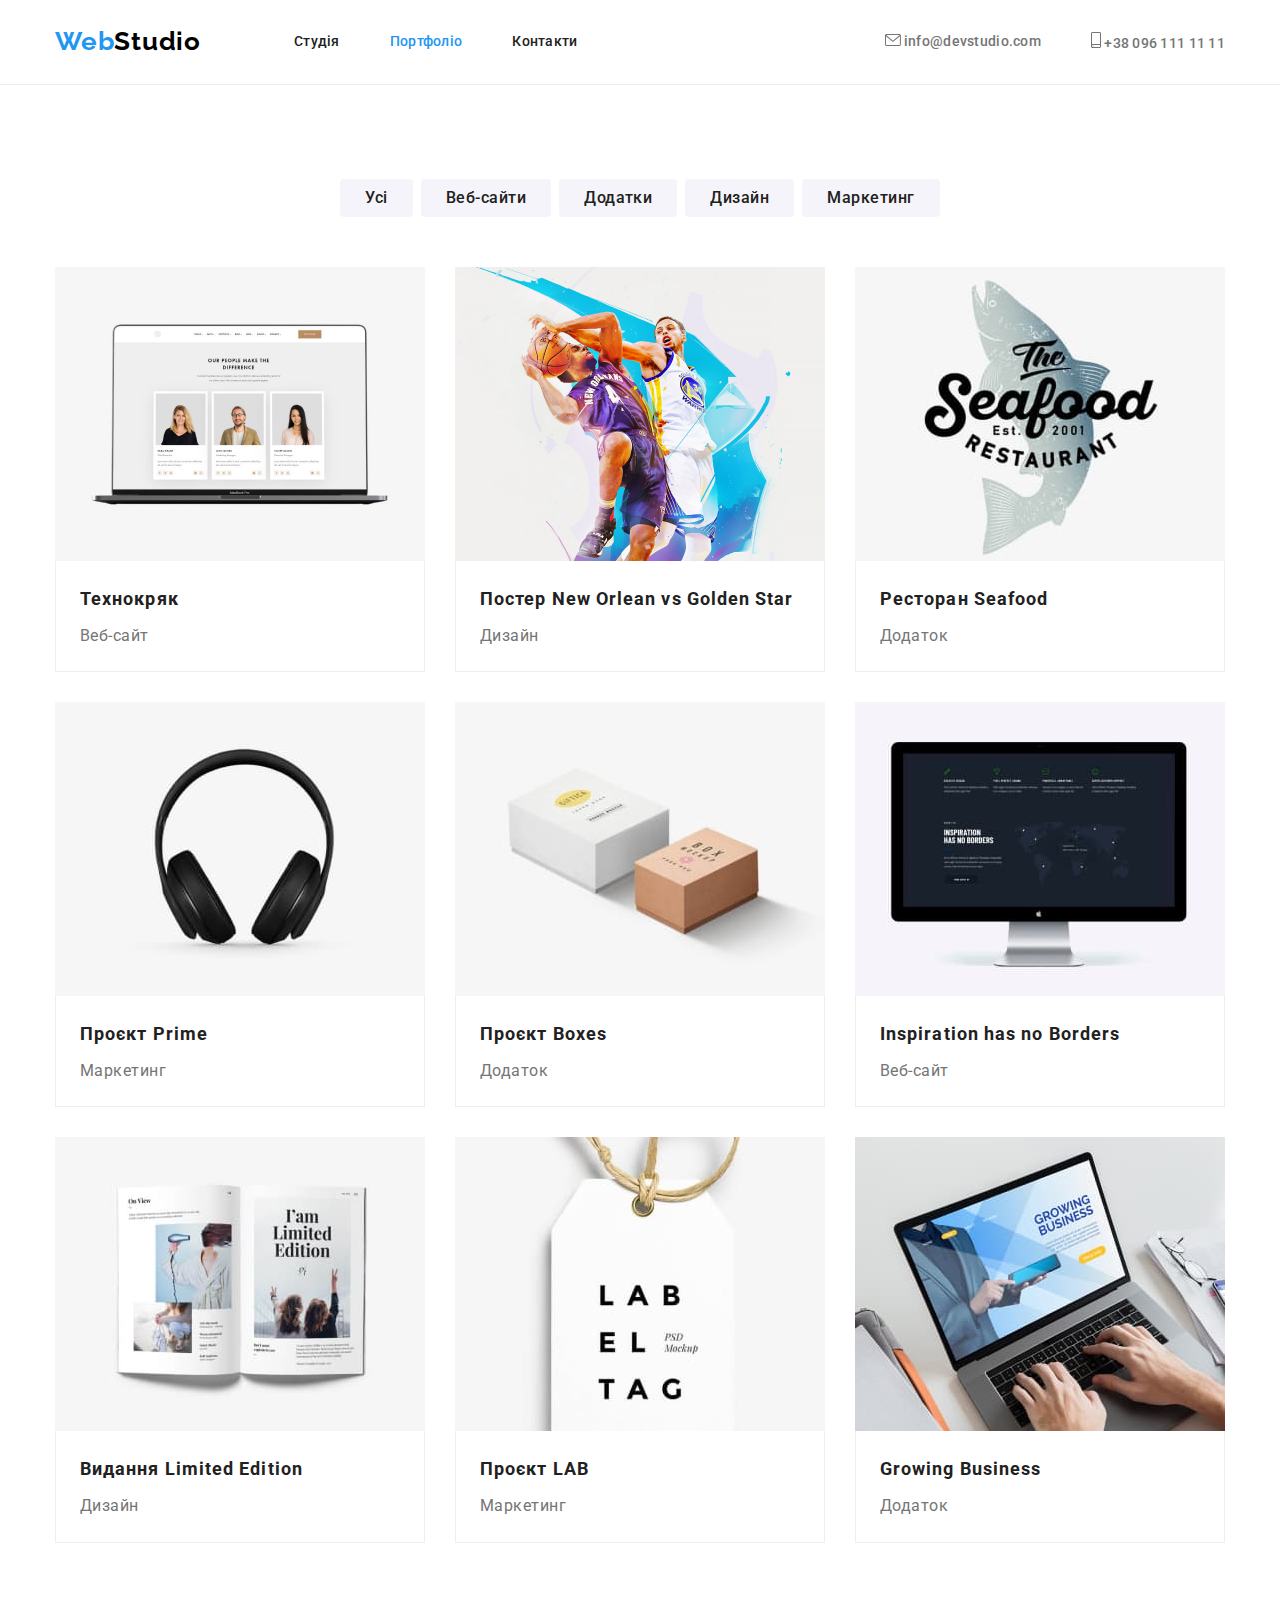
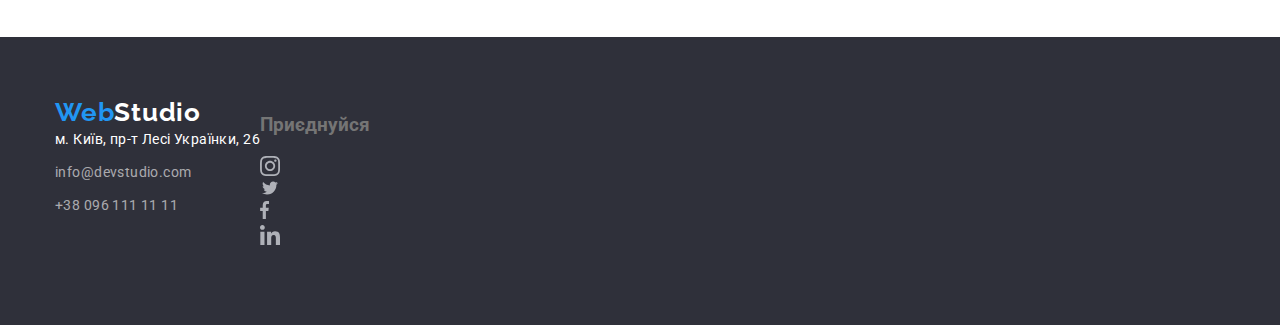
==== portfolio.html @ 2163952e "разметка и СВГ добавлены" ====
<!DOCTYPE html>
<html lang="ru">
<head>
  <meta charset="UTF-8">
  <meta http-equiv="X-UA-Compatible" content="IE=edge">
  <meta name="viewport" content="width=device-width, initial-scale=1.0">
  <title>Студія</title>
  <link href="https://fonts.googleapis.com/css2?family=Raleway:wght@700&family=Roboto:wght@400;500;700;900&display=swap" 
  rel="stylesheet">
  <link rel="stylesheet" href="https://cdnjs.cloudflare.com/ajax/libs/modern-normalize/1.1.0/modern-normalize.min.css">
  <link rel="stylesheet" href="./css/styles.css">
</head>
<body>
                             <!-- шапка -->
  <header class="page-header">
    <div class="content">
      <nav class="site-nav">
        <a class="logo" href="./index.html"><span class="blue-part">Web</span>Studio</a>
        <ul class="nav-list">
          <li><a class="link" href="./index.html">Студія</a></li>
          <li><a class="activ-link" href="./portfolio.html">Портфоліо</a></li>
          <li><a class="link" href="">Контакти</a></li>
        </ul>
      </nav>
      <ul class="autent-list">
        <li>
          <a class="link" href="#" aria-label="Написать листа">
            <svg class="icon-mail" width="16" height="12">
              <use href="./images/sprite.svg#icon-mail"></use>
            </svg>
            info@devstudio.com
          </a>
        </li>
        <li><a class="link" href="#" aria-label="Подзвонити">
            <svg class="icon-smartphone" width="10" height="16">
              <use href="./images/sprite.svg#icon-smartphone"></use>
            </svg>
            +38 096 111 11 11
          </a>
        </li>
      </ul>
      </nav>
    </div>
  </header>
                              <!-- фильтр -->
  <main>                 
    <section class="section projects">
      <div class="content column">
        <h1 class="visually-hidden">Наші проекти</h1>
        <ul class="filter-list">
          <li><button class="filter-button" type="button">Усі</classbutton></li>
          <li><button class="filter-button" type="filter-button">Веб-сайти</button></li>
          <li><button class="filter-button" type="filter-button">Додатки</button></li>
          <li><button class="filter-button" type="filter-button">Дизайн</button></li>
          <li><button class="filter-button" type="filter-button">Маркетинг</button></li>
        </ul>
        <!-- проекты -->
        <ul class="projects-list">
          <li>
            <a href="">
              <img src="./images/ourProjects_01.jpg" alt="Веб-сайт" width="370">
              <div class="projects-content">
                <h2 class="projects-title">Технокряк</h2>
                <p class="product">Веб-сайт</p>
              </div>
            </a>
          </li>
          <li>
            <a href="">
              <img src="./images/ourProjects_02.jpg" alt="Веб-сайт" width="370">
              <div class="projects-content">
                <h2 class="projects-title">Постер New Orlean vs Golden Star</h2>
                <p class="product">Дизайн</p>
              </div>
            </a>
          </li>
          <li>
            <a href="">
              <img src="./images/ourProjects_03.jpg" alt="Веб-сайт" width="370">
              <div class="projects-content">
                <h2 class="projects-title">Ресторан Seafood</h2>
                <p class="product">Додаток</p>
              </div>
            </a>
          </li>
          <li>
            <a href="">
              <img src="./images/ourProjects_04.jpg" alt="Веб-сайт" width="370">
              <div class="projects-content">
                <h2 class="projects-title">Проєкт Prime</h2>
                <p class="product">Маркетинг</p>
              </div>
            </a>
          </li>
          <li>
            <a href="">
              <img src="./images/ourProjects_05.jpg" alt="Веб-сайт" width="370">
              <div class="projects-content">
                <h2 class="projects-title">Проєкт Boxes</h2>
                <p class="product">Додаток</p>
              </div>
            </a>
          </li>
          <li>
            <a href="">
              <img src="./images/ourProjects_06.jpg" alt="Веб-сайт" width="370">
              <div class="projects-content">
                <h2 class="projects-title">Inspiration has no Borders</h2>
                <p class="product">Веб-сайт</p>
              </div>
            </a>
          </li>
          <li>
            <a href="">
              <img src="./images/ourProjects_07.jpg" alt="Веб-сайт" width="370">
              <div class="projects-content">
                <h2 class="projects-title">Видання Limited Edition</h2>
                <p class="product">Дизайн</p>
              </div>
            </a>
          </li>
          <li>
            <a href="">
              <img src="./images/ourProjects_08.jpg" alt="Веб-сайт" width="370">
              <div class="projects-content">
                <h2 class="projects-title">Проєкт LAB</h2>
                <p class="product">Маркетинг</p>
              </div>
            </a>
          </li>
          <li>
            <a href="">
              <img src="./images/ourProjects_09.jpg" alt="Веб-сайт" width="370">
              <div class="projects-content">
                <h2 class="projects-title">Growing Business</h2>
                <p class="product">Додаток</p>
              </div>
            </a>
          </li>
        </ul>
      </div>
    </section>
  </main>
  <footer class="footer">
    <div class="content footer-padding">
      <div>
        <a class="footer-logo" href="./index.html"><span class="blue-part">Web</span>Studio</a>
        <address>
          <ul class="address-list">
            <li><a class="contacts-geo" href="">м. Київ, пр-т Лесі Українки, 26</a></li>
            <li><a class="contacts" href="mailto:info@devstudio.com">info@devstudio.com</a></li>
            <li><a class="contacts" href="tel:+380961111111">+38 096 111 11 11</a></li>
          </ul>
        </address>
      </div>
      <div>
        <h3 class="colial-title">Приєднуйся</h3>
        <ul class="community">
          <li>
            <a href="#" aria-label="Instagram">
              <svg class="icon-instagram" width="20" height="20">
                <use href="./images/sprite.svg#icon-instagram"></use>
              </svg>
            </a>
          </li>
          <li>
            <a href="#" aria-label="Twitter">
              <svg class="icon-twitter" width="20" height="16">
                <use href="./images/sprite.svg#icon-twitter"></use>
              </svg>
            </a>
          </li>
          <li>
            <a href="#" aria-label="Facebook">
              <svg class="icon-facebook" width="10" height="20">
                <use href="./images/sprite.svg#icon-facebook"></use>
              </svg>
            </a>
          </li>
          <li>
            <a href="#" aria-label="Linkedin">
              <svg class="icon-linkedin" width="20" height="20">
                <use href="./images/sprite.svg#icon-linkedin"></use>
              </svg>
            </a>
          </li>
        </ul>
      </div>
    </div>
  </footer>
</body>
</html>
---- css/styles.css ----
/* цвета фона #F5F5F5  цвет фона героя #2F303A  цвет фона и фильтра #F5F4FA */

:root {
  --main-text-color: #757575;
  --title-text-color: #212121;
  --accent-color: #2196f3;
  --contacts-color: rgba(255, 255, 255, 0.6);
  --footer-hero-bgcolor: #2f303a;
  --white-color: #ffffff;
}
html{
  box-sizing: border-box;
}
*,
*::after,
*::before{
  box-sizing: inherit;
  list-style: none;
  text-decoration: none;
  padding-inline-start: 0; 
} 
body {
  color: var(--main-text-color);
  background-color: var(--white-color);
  font-family: Roboto, sans-serif;
}
.visually-hidden {
  position: absolute;
  white-space: nowrap;
  width: 1px;
  height: 1px;
  overflow: hidden;
  border: 0;
  padding: 0;
  clip: rect(0 0 0 0);
  clip-path: inset(50%);
  margin: -1px;
}
.section{
  padding-top: 94px;
  padding-bottom: 94px;
}

/* Хедер лого*/

.logo {
  display: inline-block;
  padding-top: 24px;
  padding-bottom: 25px;
  margin-right: 93px;

  color: #000000;
  font-family: Raleway, sans-serif;
  font-weight: 700;
  font-size: 26px;
  line-height: 1.2;
  letter-spacing: 0.03em;
}
.blue-part {
  color: var(--accent-color);
}
.page-header {
  background-color: var(--white-color);
  border-bottom: 1px solid #ECECEC;
}

/* Хедер навигация */

.content{
  width: 1200px;
  padding-left: 15px;
  padding-right: 15px;
  display: flex;
  margin-left: auto;
  margin-right: auto;
}
.site-nav{
  display: flex;
  justify-content: center;
  align-items: center;
}

.nav-list .link,
.activ-link {
  display: inline-block;
  padding-top: 32px;
  padding-bottom: 32px;
 
  font-weight: 500;
  font-size: 14px;
  line-height: 1.14;
  letter-spacing: 0.02em;

  color: var(--title-text-color);
}
.nav-list > li,
.autent-list > li{
  margin-right: 50px;
}
.nav-list > li:last-child,
.autent-list > li:last-child{
  margin-right: 0px;
}
.activ-link{
  color: var(--accent-color);
}
.nav-list .link:hover,
.nav-list .link:focus {
  color: var(--accent-color);
}
.autent-list,
.nav-list{
  display: flex;
  list-style: none;
  align-items: center;
  margin-top: 0;
  margin-bottom: 0;
}
.autent-list{
  margin-left: auto;

}
.autent-list .link {
  display: inline-block;
  padding-top: 32px;
  padding-bottom: 32px;

  font-weight: 500;
  font-size: 14px;
  line-height: 1.14;
  letter-spacing: 0.02em;

  color: var(--main-text-color);
}
.autent-list .link:hover,
.autent-list .link:focus {
  color: var(--accent-color);
}
/* герой */

.hero {
  background-color: var(--footer-hero-bgcolor); 
  text-align: center;
  padding-top: 200px;
  padding-bottom: 200px;
}
.hero-title{
  width: 696px;
  margin-left: auto;
  margin-right: auto;
  margin-top: 0;
  margin-bottom: 30px;

  color: var(--white-color);
  text-transform: uppercase;
  font-weight: 900;
  font-size: 44px;
  line-height: 1.4;
  letter-spacing: 0.06em;
}
.hero-button {
  display: inline-block;
  width: 216px;
  height: 50px;

  font-family: Roboto, sans-serif;
  font-weight: 700;
  font-size: 16px;
  line-height: 1.9;
  letter-spacing: 0.06em;
  cursor: pointer;

  color: var(--white-color);
  background-color: var(--accent-color);
  border-color: var(--accent-color);
  border-radius: 4px;
}

/* принципы */

.principles-list{
  display: flex;
  margin: 0;
}
.principles-list > li{
  width: calc((100% - 90px) / 4);
  margin-right: 30px;
}
.principles-list > li:last-child{
  margin-right: 0;
}

.principle-title{
  margin-top: 0;
  margin-bottom: 10px;
  
  font-weight: 700;
  font-size: 14px;
  line-height: 1.14;
  letter-spacing: 0.03em;
  text-transform: uppercase;

  color: var(--title-text-color);
}
.principle {
  margin: 0;

  font-size: 14px;
  line-height: 1.7;
  letter-spacing: 0.03em;
}
.principles{
  padding-bottom: 0;
}
/* чем заняты */

.column{
  flex-direction: column;
}
.activity-title {
  margin: 0;
  margin-bottom: 50px;
  margin-left: auto;
  margin-right: auto;
  
  font-weight: 700;
  font-size: 36px;
  line-height: 1.17;
  text-align: center;
  letter-spacing: 0.03em;

  color: var(--title-text-color);
}
.activity-list{
  display: flex;
  margin: 0;
}
.activity-list > li{
  margin-right: 30px;
}
.activity-list > li:last-child{
  margin-right: 0;
}
.activity-list img,
.team-list img,
.projects-list img{
  display: block;
  max-width: 100%;
  height: auto;
}

/* наша команда */

.team {
  background-color: #f5f4fa;
  padding-top: 94px;
}
.team-title {
  margin: 0;
  margin-bottom: 50px;
  margin-left: auto;
  margin-right: auto;
  
  font-weight: 700;
  font-size: 36px;
  line-height: 1.17;
  text-align: center;
  letter-spacing: 0.03em;

  color: var(--title-text-color);
}
.team-list{
  display: flex;
  margin: 0;
}
.team-list > li{
  margin-right: 30px;

  box-shadow: 0px 1px 3px rgba(0, 0, 0, 0.12), 
  0px 1px 1px rgba(0, 0, 0, 0.14), 
  0px 2px 1px rgba(0, 0, 0, 0.2);
  border-bottom-left-radius: 4px;
  border-bottom-right-radius: 4px;
}
.team-list > li:last-child{
  margin-right: 0;
}
.member-name {
  margin: 0;
  margin-bottom: 10px;
 
  font-weight: 500;
  font-size: 16px;
  line-height: 1.19;
  text-align: center;
  letter-spacing: 0.03em;

  color: var(--title-text-color);
}
.profession {
  margin: 0;

  font-size: 16px;
  line-height: 1.19;
  text-align: center;
  letter-spacing: 0.03em;
}
.team-description{
  width: 100%;
  padding: 30px 10px;
}
/* клиенты */

.clients-title{
  margin: 0;
  margin-bottom: 50px;
  margin-left: auto;
  margin-right: auto;
  
  font-weight: 700;
  font-size: 36px;
  line-height: 1.17;
  text-align: center;
  letter-spacing: 0.03em;

  color: var(--title-text-color);
}

/* подвал */

.footer {
  background-color: var(--footer-hero-bgcolor);
}
.footer-padding{
  display: flex;
  padding-top: 60px;
  padding-bottom: 60px;
  /* flex-direction: column; */
  
}
.footer-logo {
  margin-bottom: 20px;

  font-family: Raleway, sans-serif;
  font-weight: 700;
  font-size: 26px;
  line-height: 1.2;
  letter-spacing: 0.03em;

  color: var(--white-color);
}
.address-list{
  margin: 0;
}
.address-list > li{
  margin-bottom: 9px;
}
.address-list > li:last-child{
  margin: 0;
}
.contacts{
  color: var(--contacts-color);

  font-size: 14px;
  font-style: normal;
  line-height: 1.7;
  letter-spacing: 0.03em;
}
.contacts:hover,
.contacts:focus {
  color: var(--accent-color);
}
.contacts-geo {
  color: var(--white-color);

  font-size: 14px;
  font-style: normal;
  line-height: 1.7;
  letter-spacing: 0.03em;
}
.colial-title{
}
.clients-list{
  display: flex;
}
.address-container{
  margin-right: 70px;
}

/* страница Портфолио */

.projects {
  background-color: var(--white-color);
}
.filter-list{
  display: flex;
  margin: 0;
  margin-bottom: 50px;
  margin-left: auto;
  margin-right: auto;
}
.projects-list{
  display: flex;
  flex-wrap: wrap;
  margin: 0;
}
.filter-button {
  padding: 6px 25px 6px 25px;
 
  font-family: Roboto, sans-serif;
  font-weight: 500;
  font-size: 16px;
  line-height: 1.6;
  letter-spacing: 0.03em;
  border: none;

  background-color: #f5f4fa;
  color: var(--title-text-color);
  border-radius: 4px;
  cursor: pointer;
}
.filter-list > li{
  margin-right: 8px;
}
.filter-list > li:last-child{
  margin-right: 0;
}
.filter-button:hover,
.filter-button:focus {
  background-color: var(--accent-color);
  color: var(--white-color);
  box-shadow: 0px 3px 1px rgba(0, 0, 0, 0.1), 0px 1px 2px rgba(0, 0, 0, 0.08), 0px 2px 2px rgba(0, 0, 0, 0.12);
}

/* проекты */

.projects-title {
  margin: 0;
  margin-bottom: 4px;
  
  font-weight: 700;
  font-size: 18px;
  line-height: 2;
  letter-spacing: 0.06em;

  color: var(--title-text-color);
}
.projects-list > li{
  margin-right: 30px;
  margin-bottom: 30px;
}
.projects-list > li:nth-child(3n+3){
  margin-right: 0;
}
.projects-list>li:nth-last-child(-n+3) {
  margin-bottom: 0; 
}
.projects-list a{
  display: block;
}
.product{
  margin: 0;

  font-size: 16px;
  line-height: 1.9;
  letter-spacing: 0.03em;
  color: var(--main-text-color);
}
.projects-content{
  padding: 20px 24px;
  border: 1px solid #EEEEEE;
  border-top: none;
}
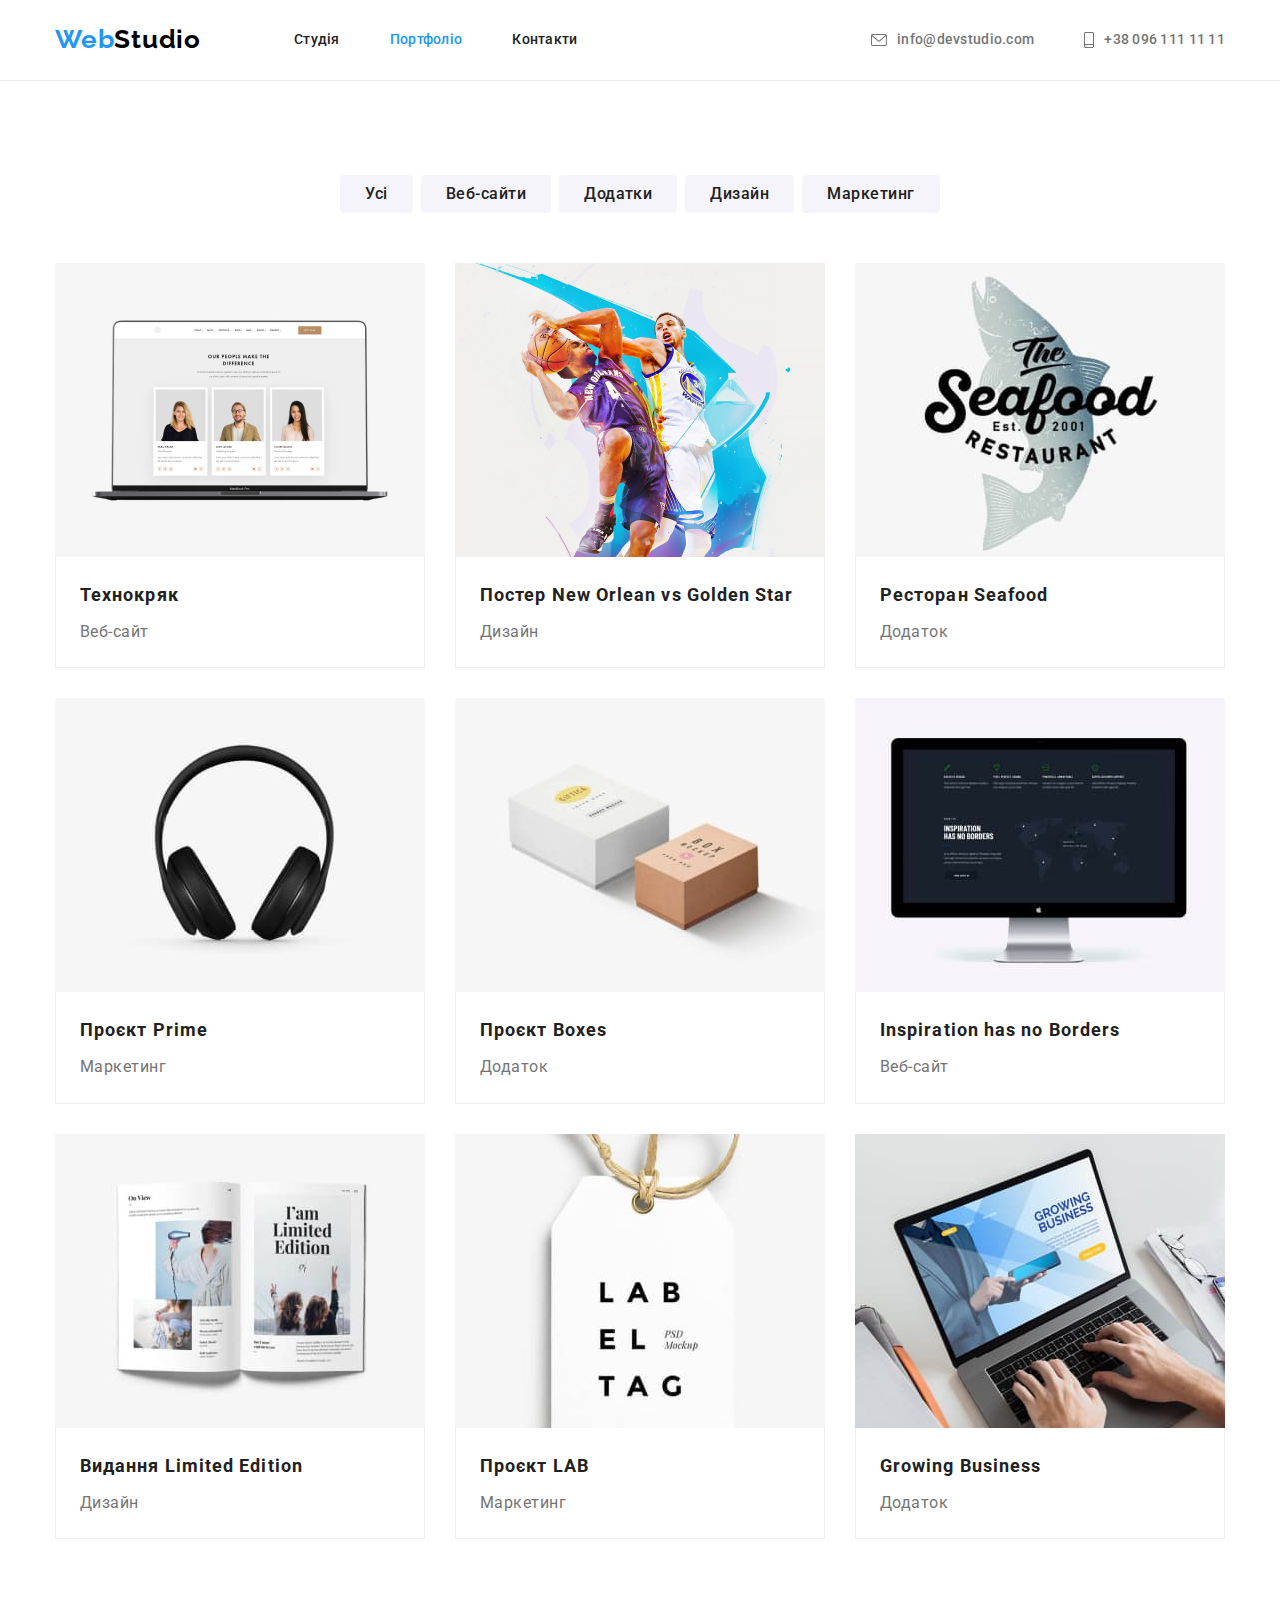
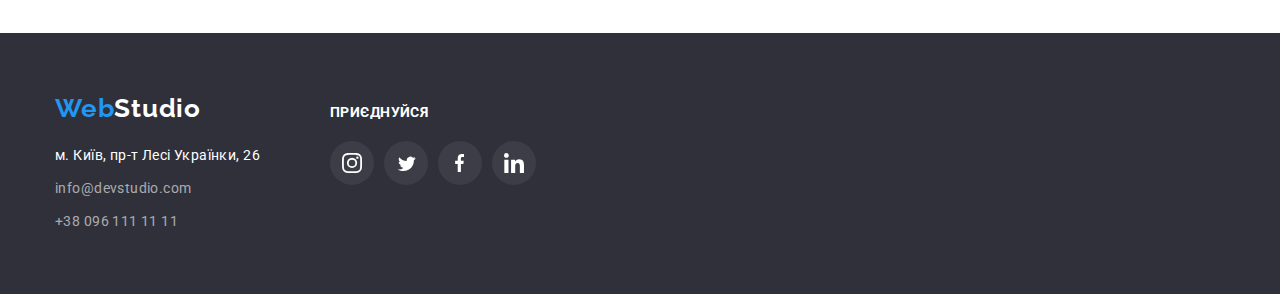
==== commit 5bc52dcd: "добавдены стили" ====
--- a/portfolio.html
+++ b/portfolio.html
@@ -25,21 +25,20 @@
       <ul class="autent-list">
         <li>
           <a class="link" href="#" aria-label="Написать листа">
-            <svg class="icon-mail" width="16" height="12">
+            <svg class="icon-autent" width="16" height="12">
               <use href="./images/sprite.svg#icon-mail"></use>
             </svg>
             info@devstudio.com
           </a>
         </li>
         <li><a class="link" href="#" aria-label="Подзвонити">
-            <svg class="icon-smartphone" width="10" height="16">
+            <svg class="icon-autent" width="10" height="16">
               <use href="./images/sprite.svg#icon-smartphone"></use>
             </svg>
             +38 096 111 11 11
           </a>
         </li>
       </ul>
-      </nav>
     </div>
   </header>
                               <!-- фильтр -->
@@ -48,11 +47,11 @@
       <div class="content column">
         <h1 class="visually-hidden">Наші проекти</h1>
         <ul class="filter-list">
-          <li><button class="filter-button" type="button">Усі</classbutton></li>
-          <li><button class="filter-button" type="filter-button">Веб-сайти</button></li>
-          <li><button class="filter-button" type="filter-button">Додатки</button></li>
-          <li><button class="filter-button" type="filter-button">Дизайн</button></li>
-          <li><button class="filter-button" type="filter-button">Маркетинг</button></li>
+          <li><button class="filter-button" type="button">Усі</button></li>
+          <li><button class="filter-button" type="button">Веб-сайти</button></li>
+          <li><button class="filter-button" type="button">Додатки</button></li>
+          <li><button class="filter-button" type="button">Дизайн</button></li>
+          <li><button class="filter-button" type="button">Маркетинг</button></li>
         </ul>
         <!-- проекты -->
         <ul class="projects-list">
@@ -143,7 +142,7 @@
   </main>
   <footer class="footer">
     <div class="content footer-padding">
-      <div>
+      <div class="address-container">
         <a class="footer-logo" href="./index.html"><span class="blue-part">Web</span>Studio</a>
         <address>
           <ul class="address-list">
@@ -153,9 +152,9 @@
           </ul>
         </address>
       </div>
-      <div>
-        <h3 class="colial-title">Приєднуйся</h3>
-        <ul class="community">
+      <div class="community-container">
+        <h3 class="community-title">Приєднуйся</h3>
+        <ul class="community-footer">
           <li>
             <a href="#" aria-label="Instagram">
               <svg class="icon-instagram" width="20" height="20">
--- a/css/styles.css
+++ b/css/styles.css
@@ -7,6 +7,7 @@
   --contacts-color: rgba(255, 255, 255, 0.6);
   --footer-hero-bgcolor: #2f303a;
   --white-color: #ffffff;
+
 }
 html{
   box-sizing: border-box;
@@ -37,6 +38,9 @@
   margin: -1px;
 }
 .section{
+  max-width: 1600px;
+  margin-left: auto;
+  margin-right: auto;
   padding-top: 94px;
   padding-bottom: 94px;
 }
@@ -121,28 +125,46 @@
 
 }
 .autent-list .link {
-  display: inline-block;
   padding-top: 32px;
   padding-bottom: 32px;
+  display: flex;
+  align-items: center;
 
   font-weight: 500;
   font-size: 14px;
   line-height: 1.14;
   letter-spacing: 0.02em;
-
+  
   color: var(--main-text-color);
 }
 .autent-list .link:hover,
 .autent-list .link:focus {
   color: var(--accent-color);
 }
+.icon-autent{
+  margin-right: 10px;
+  fill: currentColor;
+}
+
 /* герой */
 
 .hero {
-  background-color: var(--footer-hero-bgcolor); 
+  max-width: 1600px;
+  margin-left: auto;
+  margin-right: auto;
+
   text-align: center;
   padding-top: 200px;
   padding-bottom: 200px;
+
+  background-image: linear-gradient(
+    to right, 
+  rgba(47, 48, 58, 0.4), 
+  rgba(47, 48, 58, 0.4)), 
+  url(/images/BGHero.jpg);
+  background-size: cover;
+  background-repeat: no-repeat;
+  background-position: center;
 }
 .hero-title{
   width: 696px;
@@ -189,7 +211,6 @@
 .principles-list > li:last-child{
   margin-right: 0;
 }
-
 .principle-title{
   margin-top: 0;
   margin-bottom: 10px;
@@ -212,6 +233,7 @@
 .principles{
   padding-bottom: 0;
 }
+
 /* чем заняты */
 
 .column{
@@ -248,6 +270,16 @@
   max-width: 100%;
   height: auto;
 }
+.icon-principles{
+  display: flex;
+  justify-content: center;
+  align-items: center;
+  height: 120px;
+  margin-bottom: 30px;
+
+  background-color: #f5f4fa;
+  border-radius: 4px;
+}
 
 /* наша команда */
 
@@ -275,6 +307,7 @@
 }
 .team-list > li{
   margin-right: 30px;
+  background-color: var(--white-color);
 
   box-shadow: 0px 1px 3px rgba(0, 0, 0, 0.12), 
   0px 1px 1px rgba(0, 0, 0, 0.14), 
@@ -299,6 +332,7 @@
 }
 .profession {
   margin: 0;
+  margin-bottom: 16px;
 
   font-size: 16px;
   line-height: 1.19;
@@ -309,6 +343,31 @@
   width: 100%;
   padding: 30px 10px;
 }
+.community{
+  display: flex;
+  padding-left: 22px;
+  padding-right: 22px;
+}
+.community li:not(:last-child){
+  margin-right: 10px;
+}
+.community a{
+  display: flex;
+  justify-content: center;
+  align-items: center;
+  border-radius: 50%;
+  width: 44px;
+  height: 44px;
+
+  text-align: center;
+  fill: #afb1b8;
+}
+.community a:hover,
+.community a:focus{
+  background-color: var(--accent-color);
+  fill: var(--white-color);
+}
+
 /* клиенты */
 
 .clients-title{
@@ -325,20 +384,45 @@
 
   color: var(--title-text-color);
 }
+.clients-list{
+  margin: 0;
+}
+.clients-list li:not(:last-child) {
+  margin-right: 30px;
+}
+.clients-list a{
+  width: 170px;
+  height: 92px;
+  display: flex;
+  justify-content: center;
+  align-items: center;
+
+  border: 1px solid #AFB1B8;
+  border-radius: 4px;
+  fill: #afb1b8;
+}
+.clients-list a:hover,
+.clients-list a:focus{
+  border-color: var(--accent-color);
+  fill: var(--accent-color);
+}
 
 /* подвал */
 
 .footer {
+  max-width: 1600px;
+  margin-left: auto;
+  margin-right: auto;
   background-color: var(--footer-hero-bgcolor);
 }
 .footer-padding{
   display: flex;
+  
   padding-top: 60px;
   padding-bottom: 60px;
-  /* flex-direction: column; */
-  
 }
 .footer-logo {
+  display: inline-block;
   margin-bottom: 20px;
 
   font-family: Raleway, sans-serif;
@@ -378,13 +462,46 @@
   line-height: 1.7;
   letter-spacing: 0.03em;
 }
-.colial-title{
+.community-title{
+  margin-top: 12px;
+  margin-bottom: 20px;
+
+  font-weight: 700;
+  font-size: 14px;
+  line-height: 1.14;
+  letter-spacing: 0.03em;
+  text-transform: uppercase;
+
+  color: var(--white-color);
 }
 .clients-list{
   display: flex;
 }
 .address-container{
   margin-right: 70px;
+}
+.community-footer{
+  display: flex;
+  margin: 0;
+}
+.community-footer li:not(:last-child) {
+  margin-right: 10px;
+}
+.community-footer a{
+  display: flex;
+  justify-content: center;
+  align-items: center;
+  border-radius: 50%;
+  width: 44px;
+  height: 44px;
+
+  fill: var(--white-color);
+  background-color: #ffffff10;
+}
+.community-footer a:hover,
+.community-footer a:focus{
+  background-color: var(--accent-color);
+  fill: var(--white-color);
 }
 
 /* страница Портфолио */
@@ -429,7 +546,10 @@
 .filter-button:focus {
   background-color: var(--accent-color);
   color: var(--white-color);
-  box-shadow: 0px 3px 1px rgba(0, 0, 0, 0.1), 0px 1px 2px rgba(0, 0, 0, 0.08), 0px 2px 2px rgba(0, 0, 0, 0.12);
+  box-shadow: 0px 3px 1px
+   rgba(0, 0, 0, 0.1), 
+   0px 1px 2px rgba(0, 0, 0, 0.08), 
+   0px 2px 2px rgba(0, 0, 0, 0.12);
 }
 
 /* проекты */
@@ -457,6 +577,14 @@
 }
 .projects-list a{
   display: block;
+}
+.projects-list a:hover,
+.projects-list a:focus{
+  box-shadow: 0px 1px 3px rgba(0, 0, 0, 0.12),
+      0px 1px 1px rgba(0, 0, 0, 0.14),
+      0px 2px 1px rgba(0, 0, 0, 0.2);
+    border-bottom-left-radius: 4px;
+    border-bottom-right-radius: 4px;
 }
 .product{
   margin: 0;
